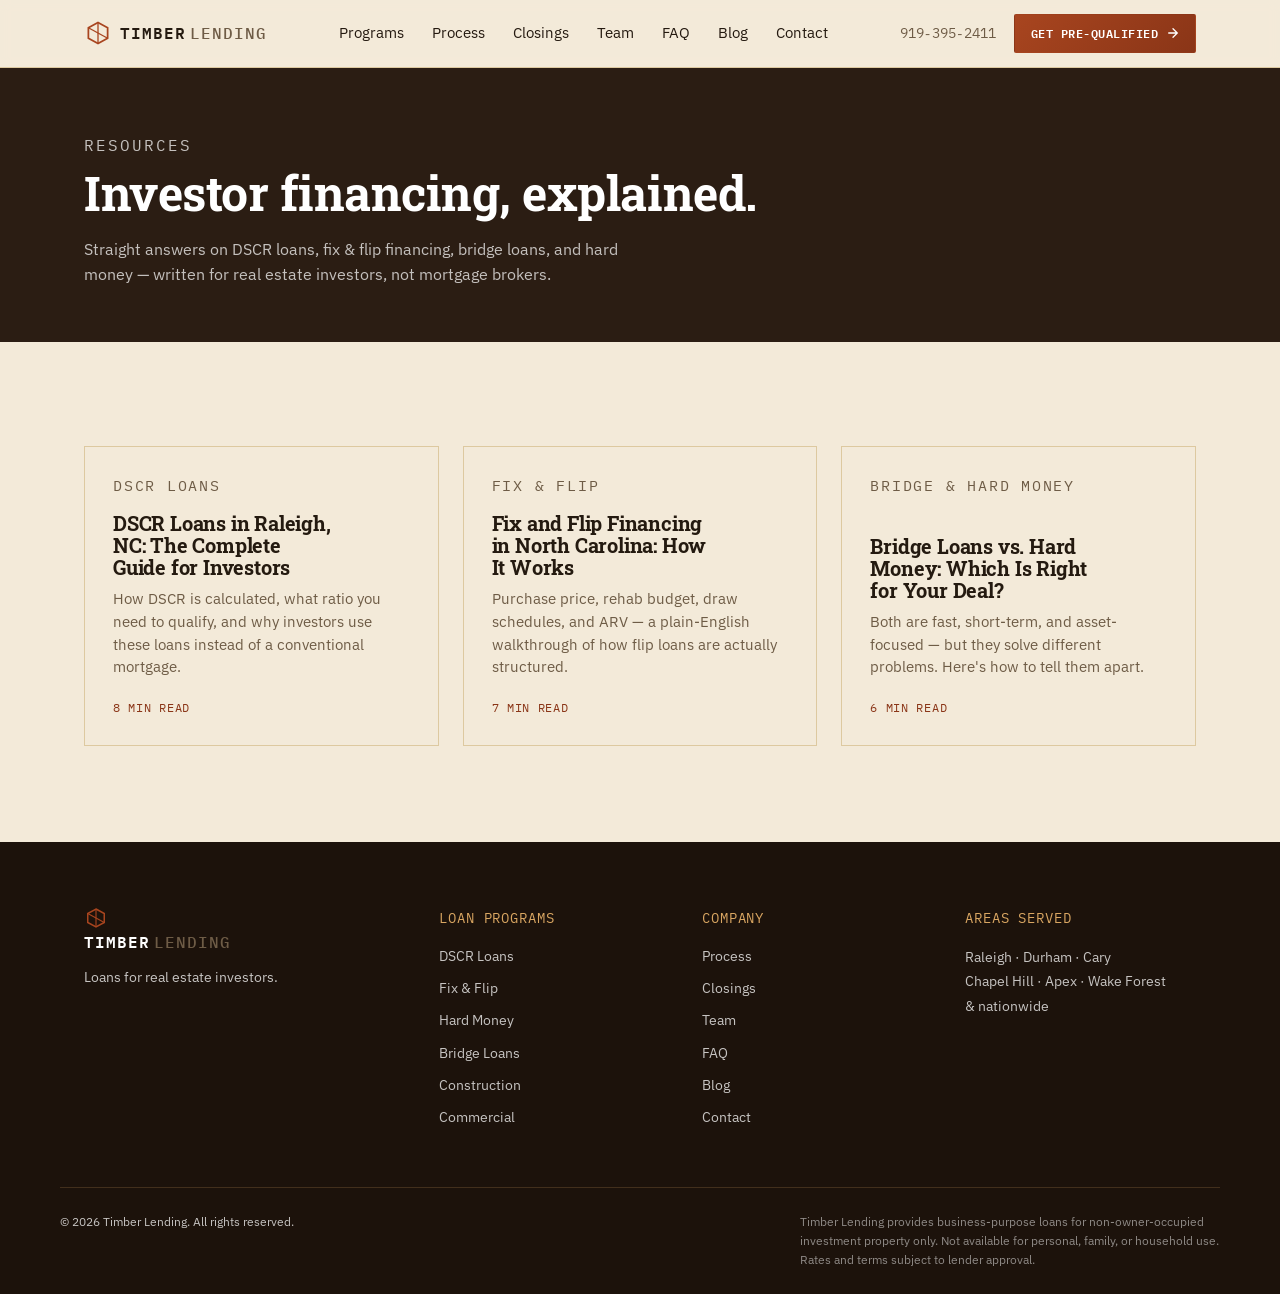
==== blog/index.html @ aba8df77 "Add a blog section with 3 investor-focused guides for SEO - New /blog/ listing page plus articles on" ====
<!DOCTYPE html>
<html lang="en">
<head>
<meta charset="UTF-8">
<meta name="viewport" content="width=device-width, initial-scale=1.0">
<title>Blog — Investor Financing Guides | Timber Lending</title>
<meta name="description" content="Practical guides on DSCR loans, fix &amp; flip financing, bridge loans, and hard money for real estate investors — from the Timber Lending team in Raleigh, NC.">
<meta name="robots" content="index, follow">
<link rel="canonical" href="https://timberlending.com/blog/">
<meta name="theme-color" content="#2b1d13">
<meta name="geo.region" content="US-NC">
<meta name="geo.placename" content="Raleigh, North Carolina">

<meta property="og:type" content="website">
<meta property="og:site_name" content="Timber Lending">
<meta property="og:locale" content="en_US">
<meta property="og:title" content="Blog — Investor Financing Guides | Timber Lending">
<meta property="og:description" content="Practical guides on DSCR loans, fix & flip financing, bridge loans, and hard money for real estate investors.">
<meta property="og:url" content="https://timberlending.com/blog/">
<meta property="og:image" content="https://timberlending.com/og-image.png">
<meta property="og:image:width" content="1200">
<meta property="og:image:height" content="630">
<meta name="twitter:card" content="summary_large_image">
<meta name="twitter:title" content="Blog — Investor Financing Guides | Timber Lending">
<meta name="twitter:description" content="Practical guides on DSCR loans, fix & flip financing, bridge loans, and hard money for real estate investors.">
<meta name="twitter:image" content="https://timberlending.com/og-image.png">

<link rel="icon" type="image/svg+xml" href="../favicon.svg">
<link rel="preconnect" href="https://fonts.googleapis.com">
<link rel="preconnect" href="https://fonts.gstatic.com" crossorigin>
<link href="https://fonts.googleapis.com/css2?family=IBM+Plex+Mono:wght@400;500;600&family=IBM+Plex+Sans:wght@400;500;600;700&family=Roboto+Slab:wght@600;700;900&display=swap" rel="stylesheet">
<link rel="stylesheet" href="../css/styles.css">
<script type="application/ld+json">
{
  "@context": "https://schema.org",
  "@type": "Blog",
  "name": "Timber Lending Blog",
  "description": "Guides on DSCR loans, fix and flip financing, bridge loans, and hard money for real estate investors.",
  "url": "https://timberlending.com/blog/",
  "publisher": { "@type": "Organization", "name": "Timber Lending", "url": "https://timberlending.com/" }
}
</script>
<script type="application/ld+json">
{
  "@context": "https://schema.org",
  "@type": "BreadcrumbList",
  "itemListElement": [
    { "@type": "ListItem", "position": 1, "name": "Home", "item": "https://timberlending.com/" },
    { "@type": "ListItem", "position": 2, "name": "Blog", "item": "https://timberlending.com/blog/" }
  ]
}
</script>
</head>
<body>

<a class="skip-link" href="#main">Skip to content</a>

<header class="site-header">
  <div class="container header-inner">
    <a href="../#top" class="logo">
      <span class="logo-mark" aria-hidden="true">
        <svg viewBox="0 0 32 32" width="28" height="28">
          <polygon points="16,4 27,10 27,22 16,28 5,22 5,10" fill="none" stroke="currentColor" stroke-width="2"/>
          <line x1="16" y1="4" x2="16" y2="28" stroke="currentColor" stroke-width="1.5"/>
          <line x1="5" y1="10" x2="27" y2="22" stroke="currentColor" stroke-width="1.5"/>
        </svg>
      </span>
      <span class="logo-text">TIMBER<span class="logo-sub">LENDING</span></span>
    </a>

    <nav class="site-nav" id="site-nav">
      <a href="../#programs">Programs</a>
      <a href="../#process">Process</a>
      <a href="../#closings">Closings</a>
      <a href="../#team">Team</a>
      <a href="../#faq">FAQ</a>
      <a href="./">Blog</a>
      <a href="../#contact">Contact</a>
    </nav>

    <div class="header-actions">
      <a href="tel:9193952411" class="header-phone">919&#8209;395&#8209;2411</a>
      <a href="../#contact" class="btn btn-primary btn-sm btn-apply"><span class="btn-full">Get Pre-Qualified</span><span class="btn-short">Apply</span><svg viewBox="0 0 14 14" fill="none" width="12" height="12" class="btn-arrow" aria-hidden="true"><path d="M2 7h10M7 2l5 5-5 5" stroke="currentColor" stroke-width="1.5" stroke-linecap="round"/></svg></a>
      <button class="nav-toggle" id="nav-toggle" aria-expanded="false" aria-controls="site-nav" aria-label="Toggle navigation menu">
        <span></span><span></span><span></span>
      </button>
    </div>
  </div>
</header>

<main id="main">
  <section class="blog-hero">
    <div class="container">
      <p class="eyebrow eyebrow-light">Resources</p>
      <h1>Investor financing, explained.</h1>
      <p>Straight answers on DSCR loans, fix &amp; flip financing, bridge loans, and hard money — written for real estate investors, not mortgage brokers.</p>
    </div>
  </section>

  <section class="section sb">
    <div class="container">
      <div class="blog-grid">

        <a href="dscr-loans-raleigh-nc-guide.html" class="post-card">
          <p class="eyebrow">DSCR Loans</p>
          <h2>DSCR Loans in Raleigh, NC: The Complete Guide for Investors</h2>
          <p>How DSCR is calculated, what ratio you need to qualify, and why investors use these loans instead of a conventional mortgage.</p>
          <span class="post-card-meta">8 min read</span>
        </a>

        <a href="fix-and-flip-financing-north-carolina.html" class="post-card">
          <p class="eyebrow">Fix &amp; Flip</p>
          <h2>Fix and Flip Financing in North Carolina: How It Works</h2>
          <p>Purchase price, rehab budget, draw schedules, and ARV — a plain-English walkthrough of how flip loans are actually structured.</p>
          <span class="post-card-meta">7 min read</span>
        </a>

        <a href="bridge-loans-vs-hard-money-loans.html" class="post-card">
          <p class="eyebrow">Bridge &amp; Hard Money</p>
          <h2>Bridge Loans vs. Hard Money: Which Is Right for Your Deal?</h2>
          <p>Both are fast, short-term, and asset-focused — but they solve different problems. Here's how to tell them apart.</p>
          <span class="post-card-meta">6 min read</span>
        </a>

      </div>
    </div>
  </section>
</main>

<footer class="site-footer">
  <div class="container footer-grid">
    <div class="footer-col">
      <a href="../#top" class="logo footer-logo">
        <span class="logo-mark" aria-hidden="true">
          <svg viewBox="0 0 32 32" width="24" height="24">
            <polygon points="16,4 27,10 27,22 16,28 5,22 5,10" fill="none" stroke="currentColor" stroke-width="2"/>
            <line x1="16" y1="4" x2="16" y2="28" stroke="currentColor" stroke-width="1.5"/>
            <line x1="5" y1="10" x2="27" y2="22" stroke="currentColor" stroke-width="1.5"/>
          </svg>
        </span>
        <span class="logo-text">TIMBER<span class="logo-sub">LENDING</span></span>
      </a>
      <p class="footer-tagline">Loans for real estate investors.</p>
    </div>

    <div class="footer-col">
      <p class="footer-heading">Loan Programs</p>
      <a href="../#programs">DSCR Loans</a>
      <a href="../#programs">Fix &amp; Flip</a>
      <a href="../#programs">Hard Money</a>
      <a href="../#programs">Bridge Loans</a>
      <a href="../#programs">Construction</a>
      <a href="../#programs">Commercial</a>
    </div>

    <div class="footer-col">
      <p class="footer-heading">Company</p>
      <a href="../#process">Process</a>
      <a href="../#closings">Closings</a>
      <a href="../#team">Team</a>
      <a href="../#faq">FAQ</a>
      <a href="./">Blog</a>
      <a href="../#contact">Contact</a>
    </div>

    <div class="footer-col">
      <p class="footer-heading">Areas Served</p>
      <p>Raleigh &middot; Durham &middot; Cary<br>Chapel Hill &middot; Apex &middot; Wake Forest<br>&amp; nationwide</p>
    </div>
  </div>

  <div class="container footer-bottom">
    <p>&copy; 2026 Timber Lending. All rights reserved.</p>
    <p class="footer-disclaimer">Timber Lending provides business-purpose loans for non-owner-occupied investment property only. Not available for personal, family, or household use. Rates and terms subject to lender approval.</p>
  </div>
</footer>

<script src="../js/main.js"></script>
</body>
</html>
---- css/styles.css ----
/* ---------- Tokens ---------- */
:root {
  --walnut: #2b1d13;
  --walnut-deep: #1c120b;
  --grain-line: #d9a662;
  --pine: #f3ead9;
  --pine-alt: #e8d5ac;
  --ink: #241a10;
  --heartwood: #a8451f;
  --heartwood-dark: #8a3517;
  --bark: #6e5c46;
  --seam: #ddc9a0;

  --font-display: 'Roboto Slab', serif;
  --font-body: 'IBM Plex Sans', sans-serif;
  --font-mono: 'IBM Plex Mono', monospace;

  --max: 1160px;
}

/* ---------- Reset ---------- */
*, *::before, *::after { box-sizing: border-box; }
html { scroll-behavior: smooth; }
@media (prefers-reduced-motion: reduce) {
  html { scroll-behavior: auto; }
  *, *::before, *::after { animation-duration: 0.01ms !important; animation-iteration-count: 1 !important; transition-duration: 0.01ms !important; scroll-behavior: auto !important; }
}
body { margin: 0; }
img, svg { display: block; max-width: 100%; }
a { color: inherit; }
ul, ol { list-style: none; margin: 0; padding: 0; }
h1, h2, h3, p, dl, dd { margin: 0; }
button, input, select, textarea { font: inherit; color: inherit; }

body {
  background: var(--pine);
  color: var(--ink);
  font-family: var(--font-body);
  font-size: 16px;
  line-height: 1.55;
  -webkit-font-smoothing: antialiased;
}

.container {
  max-width: var(--max);
  margin: 0 auto;
  padding: 0 24px;
}
@media (max-width: 480px) { .container { padding: 0 16px; } }

.skip-link {
  position: absolute;
  left: -999px;
  top: 0;
  background: var(--heartwood);
  color: #fff;
  padding: 10px 16px;
  z-index: 100;
}
.skip-link:focus { left: 12px; top: 12px; }

:focus-visible {
  outline: 2px solid var(--heartwood);
  outline-offset: 2px;
}

h1, h2, h3 {
  font-family: var(--font-display);
  font-weight: 700;
  letter-spacing: -0.01em;
  line-height: 1.1;
}
h2 { font-size: clamp(1.7rem, 3vw, 2.4rem); margin-bottom: 16px; max-width: 20ch; }
h3 { font-size: 1.15rem; margin-bottom: 8px; }
.light { color: #fff; }

.eyebrow {
  font-family: var(--font-mono);
  font-size: 0.78rem;
  letter-spacing: 0.12em;
  text-transform: uppercase;
  color: var(--heartwood-dark);
  margin: 0 0 10px;
}
.eyebrow-light { color: var(--grain-line); }

.section { padding: 96px 0; }
@media (max-width: 640px) { .section { padding: 64px 0; } }

/* ---------- Buttons ---------- */
.btn {
  display: inline-flex;
  align-items: center;
  justify-content: center;
  gap: 9px;
  font-family: var(--font-mono);
  font-size: 0.85rem;
  font-weight: 600;
  letter-spacing: 0.04em;
  text-transform: uppercase;
  text-decoration: none;
  padding: 14px 26px;
  border-radius: 2px;
  border: 1px solid transparent;
  cursor: pointer;
  transition: transform 0.15s ease, background 0.15s ease, color 0.15s ease, border-color 0.15s ease, box-shadow 0.15s ease;
}
.btn:hover { transform: translateY(-1px); }
.btn-arrow { flex-shrink: 0; transition: transform 0.2s ease; }
.btn:hover .btn-arrow { transform: translateX(3px); }
.btn-primary { background: linear-gradient(135deg, var(--heartwood), var(--heartwood-dark)); color: #fff; }
.btn-primary:hover { background: linear-gradient(135deg, #b74f24, var(--heartwood)); box-shadow: 0 6px 18px rgba(168,69,31,0.35); }
.btn-secondary { background: transparent; color: var(--ink); border-color: var(--ink); }
.hero .btn-secondary, .contact .btn-secondary { color: #fff; border-color: rgba(255,255,255,0.5); }
.btn-secondary:hover { background: rgba(0,0,0,0.06); }
.hero .btn-secondary:hover { background: rgba(255,255,255,0.1); }
.btn-sm { padding: 9px 16px; font-size: 0.75rem; white-space: nowrap; }
.btn-apply { position: relative; box-shadow: 0 0 0 0 rgba(217,166,98,0.6); animation: applyPulse 2.2s ease-in-out infinite; }
.btn-apply:hover, .btn-apply:focus-visible { animation-play-state: paused; }
@keyframes applyPulse {
  0%   { box-shadow: 0 0 0 0 rgba(217,166,98,0.55); }
  60%  { box-shadow: 0 0 0 16px rgba(217,166,98,0); }
  100% { box-shadow: 0 0 0 0 rgba(217,166,98,0); }
}
.btn-block { width: 100%; padding: 15px; }
.btn-short { display: none; }
@media (max-width: 400px) {
  .btn-full { display: none; }
  .btn-short { display: inline; }
  .header-actions .btn-sm { padding: 9px 12px; }
}

/* ---------- Header ---------- */
.site-header {
  position: sticky;
  top: 0;
  z-index: 50;
  background: rgba(243,234,217,0.92);
  backdrop-filter: blur(6px);
  border-bottom: 1px solid var(--seam);
}
.header-inner {
  display: flex;
  align-items: center;
  justify-content: space-between;
  gap: 24px;
  padding-top: 14px;
  padding-bottom: 14px;
}
.logo {
  display: flex;
  align-items: center;
  gap: 8px;
  text-decoration: none;
  color: var(--ink);
}
.logo-mark { color: var(--heartwood); display: flex; }
.logo-text {
  font-family: var(--font-mono);
  font-weight: 600;
  letter-spacing: 0.06em;
  font-size: 1rem;
}
.logo-sub { color: var(--bark); font-weight: 500; margin-left: 4px; }
.site-nav { display: flex; gap: 28px; font-size: 0.92rem; }
.site-nav a { text-decoration: none; position: relative; }
.site-nav a:hover { color: var(--heartwood-dark); }
.header-actions { display: flex; align-items: center; gap: 18px; }
.header-phone {
  font-family: var(--font-mono);
  font-size: 0.85rem;
  text-decoration: none;
  color: var(--bark);
  display: none;
}
@media (min-width: 900px) { .header-phone { display: inline; } }

.nav-toggle {
  display: none;
  flex-direction: column;
  justify-content: center;
  gap: 5px;
  width: 32px;
  height: 32px;
  background: none;
  border: none;
  cursor: pointer;
}
.nav-toggle span { display: block; height: 2px; background: var(--ink); border-radius: 1px; }

@media (max-width: 860px) {
  .site-nav {
    position: absolute;
    top: 100%;
    left: 0;
    right: 0;
    background: var(--pine);
    border-bottom: 1px solid var(--seam);
    flex-direction: column;
    gap: 0;
    padding: 8px 0;
    display: none;
  }
  .site-nav.open { display: flex; }
  .site-nav a { padding: 12px 24px; border-top: 1px solid var(--seam); }
  .nav-toggle { display: flex; }
}

/* ---------- Hero ---------- */
.hero {
  position: relative;
  background: var(--walnut);
  color: #fff;
  overflow: hidden;
  padding-top: 72px;
}
.hero-grid-bg {
  position: absolute;
  inset: 0;
  background-image: repeating-linear-gradient(
    180deg,
    rgba(217,166,98,0.07) 0px,
    rgba(217,166,98,0.07) 1px,
    transparent 1px,
    transparent 26px
  );
  mask-image: radial-gradient(ellipse at 70% 35%, black 5%, transparent 70%);
}
.hero-inner {
  position: relative;
  display: grid;
  grid-template-columns: 1.1fr 0.9fr;
  gap: 32px;
  align-items: center;
  padding-top: 56px;
  padding-bottom: 64px;
}
@media (max-width: 900px) {
  .hero-inner { grid-template-columns: 1fr; padding-top: 40px; }
  .hero-figure { max-width: 320px; margin: 0 auto; }
}
@media (max-width: 640px) {
  .hero-figure { display: none; }
}
.hero-copy h1 {
  font-size: clamp(2.1rem, 4.6vw, 3.4rem);
  margin: 0 0 20px;
}
.hero-lede {
  font-size: 1.1rem;
  color: rgba(255,255,255,0.82);
  max-width: 46ch;
  margin-bottom: 32px;
}
.hero-actions { display: flex; gap: 14px; flex-wrap: wrap; }
.hero-trust {
  display: flex;
  flex-wrap: wrap;
  align-items: center;
  gap: 10px;
  margin-top: 20px;
  font-family: var(--font-mono);
  font-size: 0.78rem;
  color: rgba(255,255,255,0.6);
}
.trust-dot { width: 3px; height: 3px; border-radius: 50%; background: rgba(255,255,255,0.3); flex-shrink: 0; }

.frame-svg { width: 100%; height: auto; }
.beam-line { fill: none; stroke: var(--grain-line); stroke-width: 1.6; opacity: 0.9; }
.mortise-line { fill: none; stroke: var(--grain-line); stroke-width: 1.2; stroke-dasharray: 3 3; opacity: 0.55; }
.align-line { stroke: var(--heartwood); stroke-width: 1.4; stroke-dasharray: 3 3; opacity: 0.85; }
.align-arrow { fill: var(--heartwood); }
.grain-tex { stroke: var(--grain-line); stroke-width: 1; opacity: 0.3; fill: none; }
.peg-dot { fill: var(--heartwood); }
.tape-line { stroke: var(--grain-line); stroke-width: 1; opacity: 0.7; }
.tape-tick { stroke: var(--grain-line); stroke-width: 1; opacity: 0.7; }
.frame-label {
  font-family: var(--font-mono);
  font-size: 11px;
  letter-spacing: 0.06em;
  fill: var(--grain-line);
}

/* Dimension stat bar */
.dim-bar {
  position: relative;
  display: grid;
  grid-template-columns: repeat(3, 1fr);
  border-top: 1px solid rgba(217,166,98,0.3);
}
.dim-stat {
  padding: 22px 20px;
  border-left: 1px solid rgba(217,166,98,0.3);
  display: flex;
  flex-direction: column;
  gap: 4px;
}
.dim-stat:first-child { border-left: none; }
.dim-num { font-family: var(--font-mono); font-size: 1.6rem; font-weight: 600; color: #fff; }
.dim-label { font-family: var(--font-mono); font-size: 0.72rem; letter-spacing: 0.04em; color: var(--grain-line); text-transform: uppercase; }
@media (max-width: 640px) {
  .dim-bar { grid-template-columns: 1fr; }
  .dim-stat { border-left: none; border-top: 1px solid rgba(217,166,98,0.3); }
  .dim-stat:first-child { border-top: none; }
}

/* ---------- Why / Spec cards ---------- */
.why-grid {
  display: grid;
  grid-template-columns: repeat(3, 1fr);
  gap: 1px;
  background: var(--seam);
  border: 1px solid var(--seam);
  margin-top: 40px;
}
.spec-card { background: var(--pine); padding: 28px; }
.spec-tag {
  font-family: var(--font-mono);
  font-size: 0.72rem;
  letter-spacing: 0.1em;
  text-transform: uppercase;
  color: var(--heartwood-dark);
  margin: 0 0 10px;
}
@media (max-width: 800px) { .why-grid { grid-template-columns: 1fr; } }

.approach {
  margin-top: 56px;
  display: grid;
  grid-template-columns: 1.4fr 1fr;
  gap: 40px;
  border-top: 1px solid var(--seam);
  padding-top: 40px;
}
.approach-copy p { color: var(--bark); max-width: 58ch; }
.approach-location { font-family: var(--font-mono); font-size: 0.95rem; }
@media (max-width: 800px) { .approach { grid-template-columns: 1fr; } }

/* ---------- Programs ---------- */
.programs { background: var(--pine-alt); }
.programs-intro { color: var(--bark); max-width: 56ch; font-size: 1.02rem; }
.programs-grid {
  margin-top: 32px;
  display: grid;
  grid-template-columns: repeat(3, 1fr);
  gap: 16px;
}
@media (max-width: 900px) { .programs-grid { grid-template-columns: repeat(2, 1fr); } }
@media (max-width: 600px) { .programs-grid { grid-template-columns: 1fr; } }

.program-card {
  background: var(--pine);
  border: 1px solid var(--seam);
  padding: 22px;
  transition: border-color 0.15s ease, transform 0.15s ease;
}
.program-card:hover { border-color: var(--heartwood); transform: translateY(-2px); }
.program-head { display: flex; align-items: flex-start; justify-content: space-between; gap: 10px; }
.program-head h3 { margin: 0; font-size: 1.02rem; }
.program-card p { color: var(--bark); font-size: 0.92rem; margin-top: 8px; }

.badge {
  font-family: var(--font-mono);
  font-size: 0.65rem;
  letter-spacing: 0.06em;
  text-transform: uppercase;
  padding: 3px 8px;
  border-radius: 2px;
  white-space: nowrap;
  flex-shrink: 0;
}
.badge-popular { background: var(--heartwood); color: #fff; }
.badge-specialist { background: var(--walnut); color: var(--grain-line); }

/* ---------- Process ---------- */
.process { background: var(--walnut); }
.timeline {
  margin-top: 48px;
  display: grid;
  grid-template-columns: repeat(4, 1fr);
  position: relative;
}
.timeline::before {
  content: "";
  position: absolute;
  top: 0;
  left: 0;
  right: 0;
  height: 1px;
  background: rgba(217,166,98,0.35);
}
.timeline-stop {
  padding: 24px 20px 0;
  border-left: 1px solid rgba(217,166,98,0.35);
  position: relative;
}
.timeline-stop::before {
  content: "";
  position: absolute;
  top: -4px;
  left: -4px;
  width: 7px;
  height: 7px;
  background: var(--heartwood);
  border-radius: 50%;
}
.timeline-stop h3 { color: #fff; }
.timeline-stop p { color: rgba(255,255,255,0.72); font-size: 0.92rem; }
.timeline-stage {
  display: block;
  font-family: var(--font-mono);
  font-size: 0.72rem;
  letter-spacing: 0.08em;
  text-transform: uppercase;
  color: var(--grain-line);
  margin-bottom: 10px;
}
@media (max-width: 800px) {
  .timeline { grid-template-columns: 1fr; }
  .timeline::before { display: none; }
  .timeline-stop { border-left: none; border-top: 1px solid rgba(217,166,98,0.35); padding: 24px 0 0; }
  .timeline-stop::before { top: -4px; left: -4px; }
}

/* ---------- Closings ---------- */
.closings-grid {
  margin-top: 40px;
  display: grid;
  grid-template-columns: repeat(3, 1fr);
  gap: 16px;
}
@media (max-width: 900px) { .closings-grid { grid-template-columns: repeat(2, 1fr); } }
@media (max-width: 600px) { .closings-grid { grid-template-columns: 1fr; } }
.closing-card {
  border: 1px solid var(--seam);
  padding: 20px;
  background: var(--pine);
}
.closing-loc {
  font-family: var(--font-mono);
  font-size: 0.7rem;
  letter-spacing: 0.06em;
  text-transform: uppercase;
  color: var(--heartwood-dark);
}
.closing-card h3 { margin-top: 8px; font-size: 1.05rem; }
.closing-type { color: var(--bark); font-size: 0.9rem; margin-top: 4px; }
.closings-note {
  margin-top: 20px;
  font-size: 0.8rem;
  color: var(--bark);
  font-family: var(--font-mono);
}

/* ---------- Team ---------- */
.team-grid {
  margin-top: 40px;
  display: grid;
  grid-template-columns: repeat(3, 1fr);
  gap: 24px;
}
@media (max-width: 800px) { .team-grid { grid-template-columns: 1fr; max-width: 380px; } }
.team-grid-single { grid-template-columns: none; max-width: 380px; }
.team-card { text-align: left; }
.team-badge {
  width: 56px;
  height: 56px;
  border-radius: 50%;
  background: var(--walnut);
  color: var(--grain-line);
  font-family: var(--font-mono);
  font-weight: 600;
  font-size: 0.95rem;
  display: flex;
  align-items: center;
  justify-content: center;
  margin-bottom: 16px;
}
.team-title { font-family: var(--font-mono); font-size: 0.82rem; color: var(--heartwood-dark); margin-bottom: 10px; }
.team-card p:last-child { color: var(--bark); font-size: 0.92rem; }

/* ---------- FAQ ---------- */
.faq { background: var(--pine-alt); }
.faq-list { margin-top: 32px; max-width: 760px; border-top: 1px solid var(--seam); }
.faq-item { border-bottom: 1px solid var(--seam); padding: 18px 0; }
.faq-item summary {
  cursor: pointer;
  font-family: var(--font-display);
  font-weight: 600;
  font-size: 1.02rem;
  list-style: none;
  display: flex;
  justify-content: space-between;
  align-items: center;
  gap: 16px;
}
.faq-item summary::-webkit-details-marker { display: none; }
.faq-item summary::after {
  content: "+";
  font-family: var(--font-mono);
  font-size: 1.3rem;
  color: var(--heartwood);
  flex-shrink: 0;
  transition: transform 0.2s ease;
}
.faq-item[open] summary::after { transform: rotate(45deg); }
.faq-item p { margin-top: 14px; color: var(--bark); max-width: 65ch; }

/* ---------- Contact ---------- */
.contact { background: var(--walnut); color: #fff; }
.contact-inner {
  display: grid;
  grid-template-columns: 0.9fr 1.1fr;
  gap: 56px;
}
@media (max-width: 900px) { .contact-inner { grid-template-columns: 1fr; } }
.contact-lede { color: rgba(255,255,255,0.78); margin: 16px 0 32px; max-width: 42ch; }
.contact-details { display: grid; gap: 16px; }
.contact-details > div { display: flex; justify-content: space-between; border-bottom: 1px solid rgba(217,166,98,0.25); padding-bottom: 12px; gap: 16px; }
.contact-details dt { font-family: var(--font-mono); font-size: 0.75rem; text-transform: uppercase; letter-spacing: 0.06em; color: var(--grain-line); }
.contact-details dd { margin: 0; text-align: right; }
.contact-details a { text-decoration: none; }
.contact-details a:hover { color: var(--grain-line); }

.contact-cta {
  background: var(--pine);
  color: var(--ink);
  padding: 40px;
  border-radius: 2px;
  border: 1px solid var(--seam);
  align-self: start;
}
.cta-eyebrow { font-family: var(--font-mono); font-size: 0.68rem; letter-spacing: 0.2em; text-transform: uppercase; color: var(--heartwood-dark); margin: 0 0 10px; }
.contact-cta h3 { font-size: 1.5rem; }
.cta-copy { color: var(--bark); margin: 0 0 24px; max-width: 40ch; }
.cta-points { list-style: none; margin: 0 0 28px; padding: 0; display: flex; flex-direction: column; gap: 10px; font-family: var(--font-mono); font-size: 0.85rem; color: var(--bark); }

.contact-form {
  background: var(--pine);
  color: var(--ink);
  border-radius: 2px;
  display: flex;
  flex-direction: column;
  flex: 1 1 auto;
  min-height: 0;
}
.contact-form[hidden] { display: none; }
.contact-form label { font-family: var(--font-mono); font-size: 0.75rem; text-transform: uppercase; letter-spacing: 0.05em; color: var(--bark); }
.contact-form input, .contact-form select, .contact-form textarea {
  width: 100%;
  padding: 13px 14px;
  border: 1px solid var(--seam);
  background: #fff;
  border-radius: 2px;
  font-size: 1rem;
}
.contact-form input:focus, .contact-form select:focus, .contact-form textarea:focus {
  border-color: var(--heartwood);
}
.form-row { display: grid; grid-template-columns: 1fr 1fr; gap: 14px; }
@media (max-width: 480px) { .form-row { grid-template-columns: 1fr; } }
.honeypot { position: absolute; left: -9999px; opacity: 0; }
.contact-form select:invalid { color: var(--bark); }
.form-trust { font-family: var(--font-mono); font-size: 0.76rem; color: var(--bark); text-align: center; margin: 0; }
.form-status { font-family: var(--font-mono); font-size: 0.85rem; min-height: 1.2em; }

/* Application wizard */
.wizard-head {
  display: grid;
  grid-template-columns: 1fr auto;
  align-items: center;
  column-gap: 12px;
  row-gap: 10px;
  padding: 18px 20px 16px;
  border-bottom: 1px solid var(--seam);
  flex-shrink: 0;
}
.wizard-progress { grid-column: 1 / -1; height: 4px; background: var(--seam); border-radius: 2px; overflow: hidden; }
.wizard-progress-fill { height: 100%; width: 25%; background: var(--heartwood); transition: width 0.3s ease; }
.wizard-step-label { font-family: var(--font-mono); font-size: 0.72rem; letter-spacing: 0.08em; text-transform: uppercase; color: var(--bark); margin: 0; }
.wizard-body { flex: 1 1 auto; min-height: 0; overflow-y: auto; padding: 22px 20px; -webkit-overflow-scrolling: touch; }
.wizard-step { display: none; flex-direction: column; gap: 14px; animation: wizardFade 0.25s ease; }
.wizard-step.active { display: flex; }
@keyframes wizardFade { from { opacity: 0; transform: translateY(6px); } to { opacity: 1; transform: translateY(0); } }
.wizard-step-title {
  display: flex;
  align-items: center;
  gap: 8px;
  font-family: var(--font-display);
  font-weight: 700;
  font-size: 1.15rem;
  margin: 0 0 2px;
  color: var(--heartwood-dark);
}
.wizard-step-title svg { flex-shrink: 0; color: var(--heartwood); }
.wizard-foot { flex-shrink: 0; padding: 16px 20px 20px; border-top: 1px solid var(--seam); display: flex; flex-direction: column; gap: 12px; }
.wizard-actions { display: flex; gap: 12px; }
.wizard-actions .btn { flex: 1; }
.form-status.success { color: #2f6b3a; }
.form-status.error { color: var(--heartwood-dark); }

.sr-only { position: absolute; width: 1px; height: 1px; overflow: hidden; clip: rect(0,0,0,0); white-space: nowrap; }

/* ---------- Application Modal ---------- */
.modal-overlay {
  position: fixed;
  inset: 0;
  z-index: 200;
  background: rgba(28,18,11,0.7);
  backdrop-filter: blur(4px);
  -webkit-backdrop-filter: blur(4px);
  display: none;
  align-items: center;
  justify-content: center;
  padding: 24px;
}
.modal-overlay.open { display: flex; }
.modal-box {
  position: relative;
  width: 100%;
  max-width: 560px;
  height: 620px;
  max-height: 90vh;
  display: flex;
  flex-direction: column;
  overflow: hidden;
  transform: translateY(16px);
  opacity: 0;
  transition: transform 0.25s ease, opacity 0.25s ease;
  border-radius: 2px;
  box-shadow: 0 24px 64px rgba(0,0,0,0.4);
}
.modal-overlay.open .modal-box { transform: translateY(0); opacity: 1; }
.modal-close {
  grid-column: 2;
  grid-row: 1;
  width: 32px;
  height: 32px;
  display: flex;
  align-items: center;
  justify-content: center;
  background: var(--pine-alt);
  border: 1px solid var(--seam);
  border-radius: 50%;
  color: var(--ink);
  font-size: 1rem;
  line-height: 1;
  cursor: pointer;
  flex-shrink: 0;
}
.modal-close:hover { background: var(--seam); }

.wizard-success {
  display: flex;
  flex: 1 1 auto;
  min-height: 0;
  flex-direction: column;
  align-items: center;
  justify-content: center;
  text-align: center;
  padding: 56px 40px;
  overflow-y: auto;
  background: var(--pine);
}
.wizard-success[hidden] { display: none; }
.success-icon {
  width: 56px;
  height: 56px;
  border-radius: 50%;
  background: var(--pine-alt);
  color: var(--heartwood);
  display: flex;
  align-items: center;
  justify-content: center;
  margin-bottom: 20px;
}
.success-eyebrow { font-family: var(--font-mono); font-size: 0.68rem; letter-spacing: 0.2em; text-transform: uppercase; color: var(--heartwood-dark); margin: 0 0 10px; }
.wizard-success h3 { font-size: 1.4rem; margin-bottom: 12px; }
.success-copy { color: var(--bark); max-width: 38ch; margin: 0 0 24px; }
.success-copy a { color: var(--heartwood-dark); }
.success-actions { display: flex; gap: 10px; width: 100%; max-width: 360px; margin-bottom: 18px; flex-wrap: wrap; }
.success-actions .btn { flex: 1 1 90px; padding-left: 14px; padding-right: 14px; }
.success-done {
  background: none;
  border: none;
  cursor: pointer;
  font-family: var(--font-mono);
  font-size: 0.78rem;
  letter-spacing: 0.04em;
  text-decoration: underline;
  text-underline-offset: 3px;
  color: var(--bark);
  padding: 4px;
}
.success-done:hover { color: var(--ink); }

@media (max-width: 480px) {
  .modal-overlay { padding: 0; }
  .modal-box { max-width: 100%; max-height: 100vh; max-height: 100dvh; height: 100%; height: 100dvh; border-radius: 0; }
  .wizard-head { padding: 16px 16px 14px; }
  .wizard-body { padding: 20px 16px; }
  .wizard-foot { padding: 14px 16px 18px; }
}

/* ---------- Footer ---------- */
.site-footer { background: var(--walnut-deep); color: rgba(255,255,255,0.75); padding-top: 64px; }
.footer-grid {
  display: grid;
  grid-template-columns: 1.4fr 1fr 1fr 1fr;
  gap: 32px;
  padding-bottom: 48px;
  border-bottom: 1px solid rgba(217,166,98,0.2);
}
@media (max-width: 800px) { .footer-grid { grid-template-columns: repeat(2, 1fr); } }
@media (max-width: 480px) { .footer-grid { grid-template-columns: 1fr; } }
.footer-logo { color: #fff; margin-bottom: 12px; }
.footer-tagline { font-size: 0.9rem; max-width: 26ch; }
.footer-heading { font-family: var(--font-mono); font-size: 0.75rem; text-transform: uppercase; letter-spacing: 0.06em; color: var(--grain-line); margin-bottom: 14px; }
.footer-col a { display: block; text-decoration: none; font-size: 0.9rem; margin-bottom: 10px; }
.footer-col a:hover { color: #fff; }
.footer-col p { font-size: 0.9rem; line-height: 1.7; }
.footer-bottom {
  display: flex;
  justify-content: space-between;
  gap: 24px;
  flex-wrap: wrap;
  padding: 24px 0;
  font-size: 0.78rem;
}
.footer-disclaimer { max-width: 60ch; color: rgba(255,255,255,0.5); }

/* ---------- Scroll reveal ---------- */
.reveal { opacity: 0; transform: translateY(16px); transition: opacity 0.5s ease, transform 0.5s ease; }
.reveal.is-visible { opacity: 1; transform: translateY(0); }

/* ---------- Blog: listing ---------- */
.blog-hero { background: var(--walnut); color: #fff; padding: 64px 0 56px; }
.blog-hero h1 { font-size: clamp(2.1rem, 4vw, 3rem); color: #fff; margin: 0 0 16px; }
.blog-hero p { color: rgba(255,255,255,0.72); max-width: 56ch; font-size: 1.02rem; }
.blog-grid { display: grid; grid-template-columns: repeat(3, 1fr); gap: 24px; margin-top: 8px; }
@media (max-width: 900px) { .blog-grid { grid-template-columns: repeat(2, 1fr); } }
@media (max-width: 640px) { .blog-grid { grid-template-columns: 1fr; } }
.post-card {
  display: flex;
  flex-direction: column;
  background: var(--pine);
  border: 1px solid var(--seam);
  padding: 28px;
  text-decoration: none;
  color: inherit;
  transition: border-color 0.15s ease, transform 0.15s ease;
}
.post-card:hover { border-color: var(--heartwood); transform: translateY(-2px); }
.post-card .eyebrow { margin-bottom: 14px; }
.post-card h2 { font-size: 1.25rem; margin-bottom: 10px; }
.post-card p { color: var(--bark); font-size: 0.92rem; margin-bottom: 20px; flex: 1; }
.post-card-meta { font-family: var(--font-mono); font-size: 0.72rem; letter-spacing: 0.06em; text-transform: uppercase; color: var(--heartwood-dark); display: flex; align-items: center; gap: 8px; margin-top: auto; }

/* ---------- Blog: article ---------- */
.article-page { padding-top: 64px; }
.article-container { max-width: 720px; }
.back-link { display: inline-flex; align-items: center; gap: 6px; font-family: var(--font-mono); font-size: 0.78rem; text-transform: uppercase; letter-spacing: 0.06em; color: var(--bark); text-decoration: none; margin-bottom: 28px; }
.back-link:hover { color: var(--heartwood-dark); }
.article-container h1 { font-size: clamp(2rem, 4vw, 2.7rem); margin: 14px 0 18px; line-height: 1.05; }
.article-meta { font-family: var(--font-mono); font-size: 0.78rem; color: var(--bark); letter-spacing: 0.02em; margin-bottom: 40px; padding-bottom: 24px; border-bottom: 1px solid var(--seam); }
.article-body { font-size: 1.02rem; line-height: 1.8; color: var(--ink); }
.article-body h2 { font-size: 1.45rem; margin: 44px 0 16px; color: var(--heartwood-dark); }
.article-body h3 { font-size: 1.1rem; margin: 32px 0 12px; }
.article-body p { margin-bottom: 20px; max-width: 68ch; }
.article-body ul, .article-body ol { margin: 0 0 20px; padding-left: 22px; max-width: 68ch; }
.article-body li { margin-bottom: 10px; }
.article-body strong { color: var(--heartwood-dark); }
.article-body blockquote {
  margin: 28px 0;
  padding: 4px 0 4px 20px;
  border-left: 3px solid var(--heartwood);
  color: var(--bark);
  font-style: italic;
  max-width: 64ch;
}
.article-example {
  background: var(--pine-alt);
  border: 1px solid var(--seam);
  padding: 20px 24px;
  margin: 28px 0;
  font-size: 0.95rem;
}
.article-example p { margin-bottom: 8px; max-width: none; }
.article-example p:last-child { margin-bottom: 0; }
.article-cta {
  margin-top: 56px;
  background: var(--walnut);
  color: #fff;
  padding: 40px;
  text-align: center;
}
.article-cta p.eyebrow { color: var(--grain-line); }
.article-cta h3 { color: #fff; font-size: 1.5rem; margin-bottom: 12px; }
.article-cta p { color: rgba(255,255,255,0.7); max-width: 48ch; margin: 0 auto 24px; }
@media (max-width: 640px) {
  .article-page { padding-top: 40px; }
  .article-cta { padding: 32px 24px; }
}
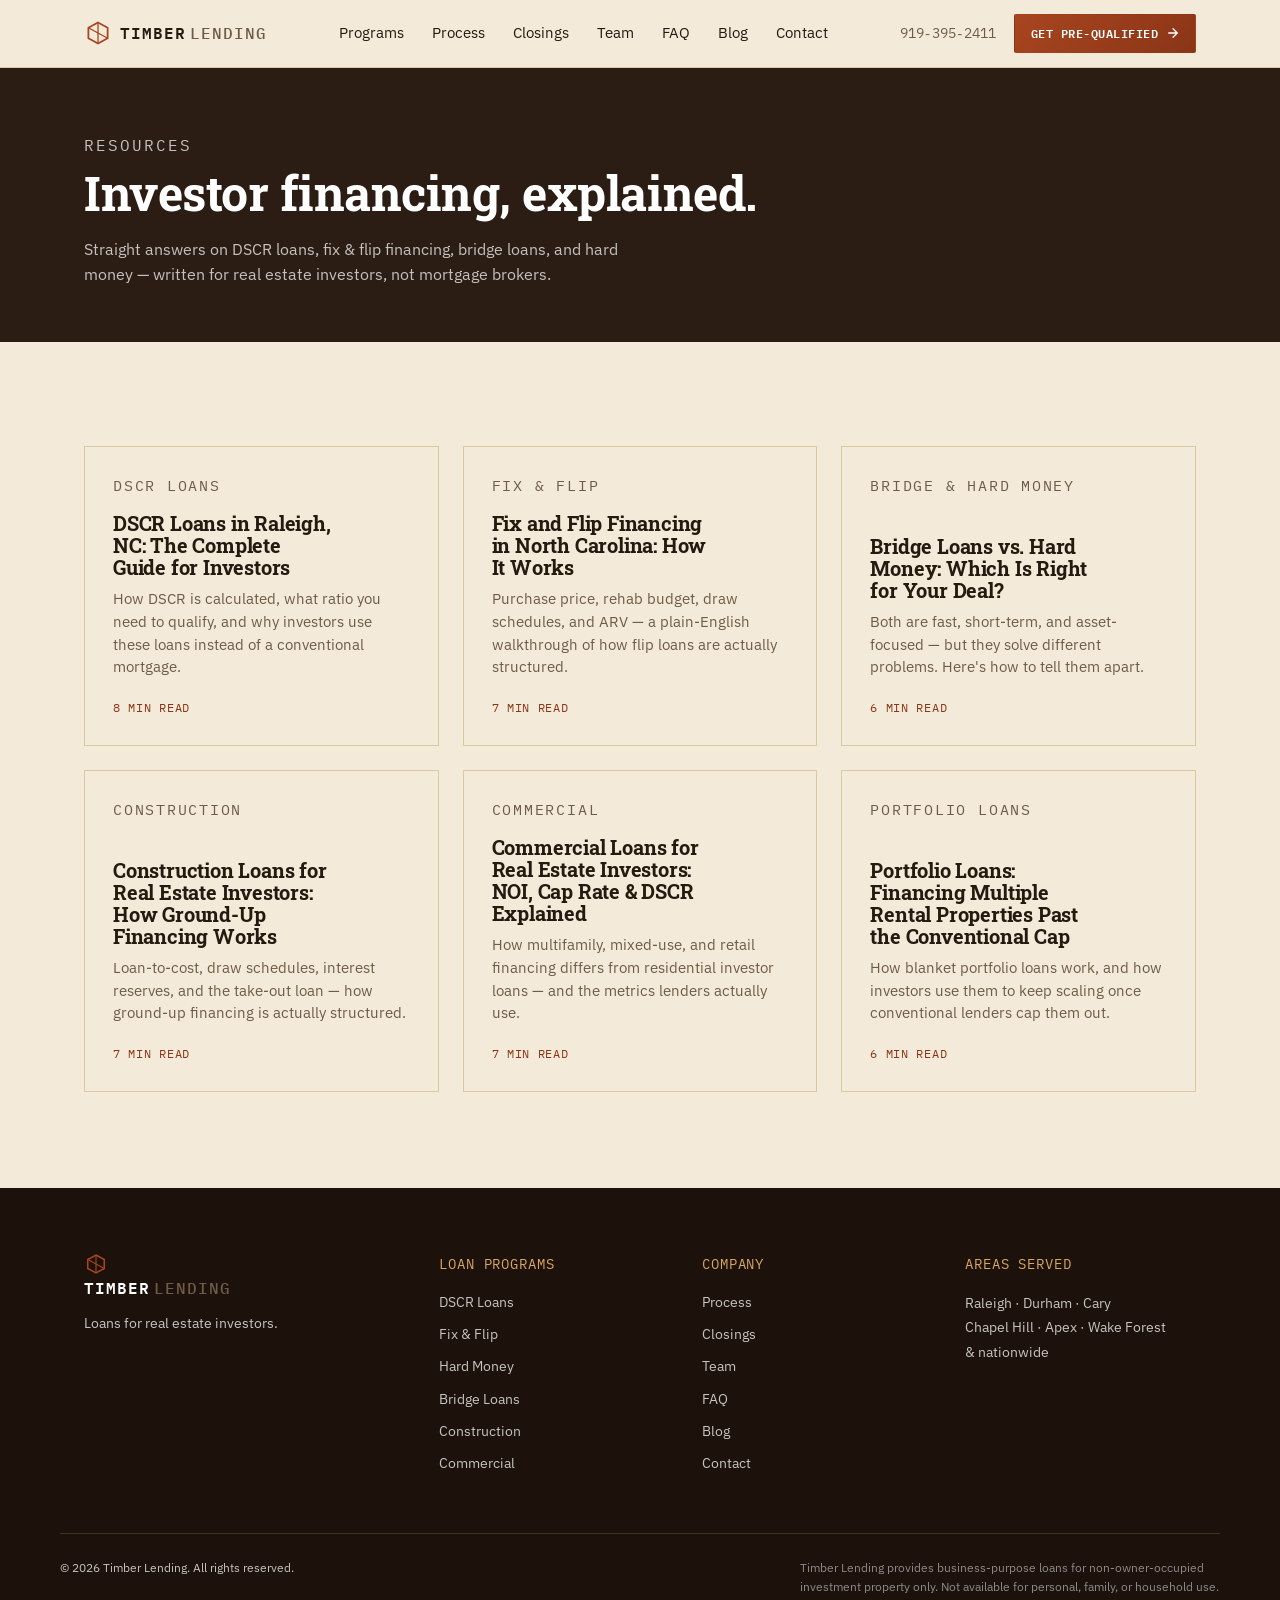
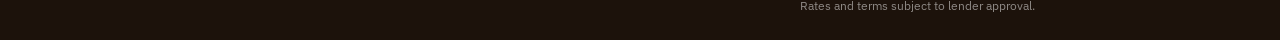
==== commit 136fbb1a: "Add 3 more blog guides: construction, commercial, and portfolio loans Rounds out coverage of the sit" ====
--- a/blog/index.html
+++ b/blog/index.html
@@ -25,7 +25,12 @@
 <meta name="twitter:description" content="Practical guides on DSCR loans, fix & flip financing, bridge loans, and hard money for real estate investors.">
 <meta name="twitter:image" content="https://timberlending.com/og-image.png">
 
+<link rel="icon" href="../favicon.ico" sizes="any">
 <link rel="icon" type="image/svg+xml" href="../favicon.svg">
+<link rel="icon" type="image/png" sizes="32x32" href="../favicon-32x32.png">
+<link rel="icon" type="image/png" sizes="16x16" href="../favicon-16x16.png">
+<link rel="apple-touch-icon" sizes="180x180" href="../apple-touch-icon.png">
+<link rel="manifest" href="../site.webmanifest">
 <link rel="preconnect" href="https://fonts.googleapis.com">
 <link rel="preconnect" href="https://fonts.gstatic.com" crossorigin>
 <link href="https://fonts.googleapis.com/css2?family=IBM+Plex+Mono:wght@400;500;600&family=IBM+Plex+Sans:wght@400;500;600;700&family=Roboto+Slab:wght@600;700;900&display=swap" rel="stylesheet">
@@ -122,6 +127,27 @@
           <span class="post-card-meta">6 min read</span>
         </a>
 
+        <a href="construction-loans-for-real-estate-investors.html" class="post-card">
+          <p class="eyebrow">Construction</p>
+          <h2>Construction Loans for Real Estate Investors: How Ground-Up Financing Works</h2>
+          <p>Loan-to-cost, draw schedules, interest reserves, and the take-out loan — how ground-up financing is actually structured.</p>
+          <span class="post-card-meta">7 min read</span>
+        </a>
+
+        <a href="commercial-loans-for-real-estate-investors.html" class="post-card">
+          <p class="eyebrow">Commercial</p>
+          <h2>Commercial Loans for Real Estate Investors: NOI, Cap Rate &amp; DSCR Explained</h2>
+          <p>How multifamily, mixed-use, and retail financing differs from residential investor loans — and the metrics lenders actually use.</p>
+          <span class="post-card-meta">7 min read</span>
+        </a>
+
+        <a href="portfolio-loans-for-real-estate-investors.html" class="post-card">
+          <p class="eyebrow">Portfolio Loans</p>
+          <h2>Portfolio Loans: Financing Multiple Rental Properties Past the Conventional Cap</h2>
+          <p>How blanket portfolio loans work, and how investors use them to keep scaling once conventional lenders cap them out.</p>
+          <span class="post-card-meta">6 min read</span>
+        </a>
+
       </div>
     </div>
   </section>
--- a/css/styles.css
+++ b/css/styles.css
@@ -476,6 +476,7 @@
   justify-content: center;
   margin-bottom: 16px;
 }
+.team-badge::before { content: attr(data-initials); }
 .team-title { font-family: var(--font-mono); font-size: 0.82rem; color: var(--heartwood-dark); margin-bottom: 10px; }
 .team-card p:last-child { color: var(--bark); font-size: 0.92rem; }
 
